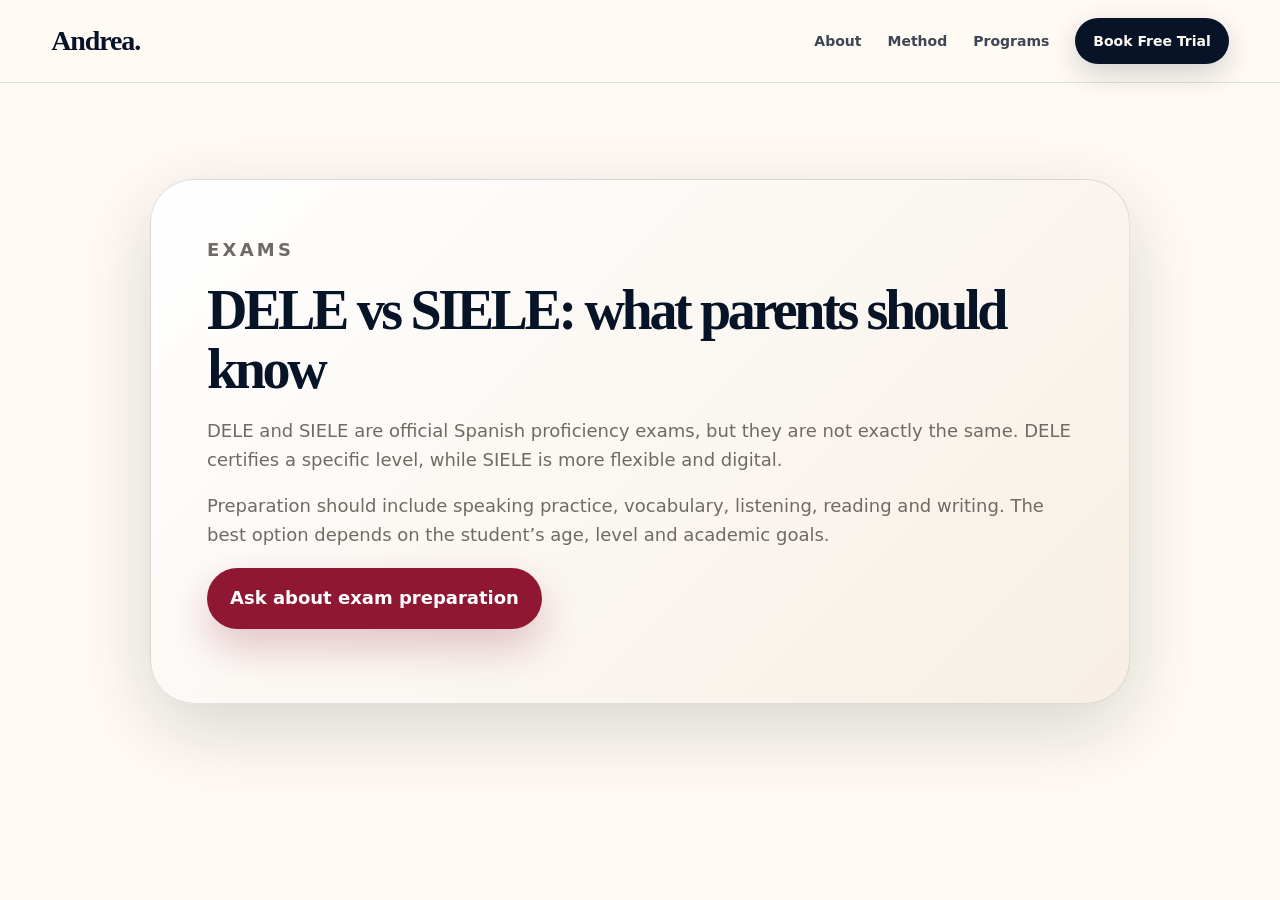
==== dele-vs-siele.html @ 8c97e82f "Add files via upload" ====
<!DOCTYPE html><html lang="en"><head><meta charset="UTF-8"><meta name="viewport" content="width=device-width, initial-scale=1.0"><title>DELE vs SIELE | Spanish Classes Dubai</title><link rel="stylesheet" href="../styles.css"></head><body><header class="site-header"><a class="logo" href="../index.html"><span>Andrea.</span></a><nav class="nav"><a href="../index.html#about">About</a><a href="../index.html#method">Method</a><a href="../index.html#programs">Programs</a><a href="../index.html#contact" class="nav-cta">Book Free Trial</a></nav></header><main class="section-pad"><article class="trial-card" style="text-align:left"><p class="eyebrow">Exams</p><h1 style="font-size:56px">DELE vs SIELE: what parents should know</h1><p>DELE and SIELE are official Spanish proficiency exams, but they are not exactly the same. DELE certifies a specific level, while SIELE is more flexible and digital.</p><p>Preparation should include speaking practice, vocabulary, listening, reading and writing. The best option depends on the student’s age, level and academic goals.</p><p><a class="btn primary" href="https://wa.me/971581565619">Ask about exam preparation</a></p></article></main></body></html>
---- styles.css ----
:root{
  --navy:#071326;
  --navy-soft:#0d1c34;
  --cream:#f7efe5;
  --cream-2:#fffaf3;
  --wine:#8f1731;
  --gold:#c69b5c;
  --muted:#6f6a64;
  --line:rgba(7,19,38,.12);
  --white:#ffffff;
  --shadow:0 24px 80px rgba(7,19,38,.16);
  --radius:28px;
}
*{box-sizing:border-box}
html{scroll-behavior:smooth}
body{margin:0;font-family:Inter,system-ui,-apple-system,Segoe UI,sans-serif;background:var(--cream-2);color:var(--navy);line-height:1.6;overflow-x:hidden}
a{color:inherit;text-decoration:none}
img{max-width:100%;display:block}
.site-header{position:sticky;top:0;z-index:20;display:flex;align-items:center;justify-content:space-between;padding:18px clamp(18px,4vw,56px);background:rgba(255,250,243,.86);backdrop-filter:blur(16px);border-bottom:1px solid var(--line)}
.logo span{font-family:'Playfair Display',serif;font-size:28px;font-weight:700;letter-spacing:-.04em}
.nav{display:flex;align-items:center;gap:26px;font-weight:600;font-size:14px;color:rgba(7,19,38,.78)}
.nav a:hover{color:var(--wine)}
.nav-cta{background:var(--navy);color:var(--cream-2)!important;padding:12px 18px;border-radius:999px;box-shadow:0 10px 30px rgba(7,19,38,.18)}
.menu-btn{display:none;border:0;background:transparent;font-size:28px;color:var(--navy)}
.section-pad{padding:96px clamp(18px,6vw,88px)}
.hero{min-height:86vh;display:grid;grid-template-columns:1.05fr .95fr;gap:60px;align-items:center;background:radial-gradient(circle at 8% 15%,rgba(198,155,92,.25),transparent 26%),linear-gradient(135deg,var(--cream-2),var(--cream));position:relative}
.eyebrow{text-transform:uppercase;letter-spacing:.18em;font-weight:800;font-size:12px;color:var(--gold);margin:0 0 16px}
h1,h2,h3{line-height:1.05;margin:0;color:var(--navy)}
h1{font-family:'Playfair Display',serif;font-size:clamp(48px,7vw,92px);letter-spacing:-.06em;max-width:820px}
h2{font-family:'Playfair Display',serif;font-size:clamp(36px,5vw,64px);letter-spacing:-.045em}
h3{font-size:22px;letter-spacing:-.02em}
.hero-text{font-size:20px;max-width:680px;color:var(--muted);margin:24px 0 34px}
.hero-actions{display:flex;gap:14px;flex-wrap:wrap;align-items:center}
.btn{display:inline-flex;align-items:center;justify-content:center;padding:15px 22px;border-radius:999px;font-weight:800;border:1px solid transparent;transition:transform .2s ease,box-shadow .2s ease,background .2s ease}
.btn:hover{transform:translateY(-2px)}
.btn.primary{background:var(--wine);color:#fff;box-shadow:0 18px 40px rgba(143,23,49,.24)}
.btn.secondary{background:rgba(255,255,255,.65);border-color:var(--line);color:var(--navy)}
.stats{display:grid;grid-template-columns:repeat(3,minmax(0,1fr));gap:12px;margin-top:38px;max-width:650px}
.stats div{background:rgba(255,255,255,.62);border:1px solid var(--line);border-radius:22px;padding:18px}
.stats strong{display:block;font-size:24px;line-height:1;color:var(--wine)}
.stats span{font-size:13px;color:var(--muted);font-weight:700}
.hero-card{position:relative;min-height:620px;display:flex;align-items:flex-end;justify-content:center}
.portrait-wrap{width:min(540px,90vw);aspect-ratio:4/5;border-radius:42px;overflow:hidden;box-shadow:var(--shadow);background:var(--navy);border:10px solid rgba(255,255,255,.54);transform:translateY(18px)}
.portrait-wrap img{width:100%;height:100%;object-fit:cover;object-position:center 8%}
.floating-card{position:absolute;background:#fff;border:1px solid var(--line);border-radius:22px;padding:16px 18px;box-shadow:0 20px 55px rgba(7,19,38,.13);min-width:180px}
.floating-card span{display:block;color:var(--gold);font-weight:900}
.floating-card strong{display:block;font-size:17px}
.floating-card small{color:var(--muted);font-weight:700}
.card-one{left:0;top:22%}.card-two{right:0;bottom:19%}
.ticker{overflow:hidden;background:var(--navy);color:var(--cream);padding:18px 0;white-space:nowrap}
.ticker div{display:inline-flex;gap:34px;animation:marquee 26s linear infinite;padding-left:100%}
.ticker span{font-weight:800;color:var(--cream)}
@keyframes marquee{to{transform:translateX(-100%)}}
.grid-two{display:grid;grid-template-columns:.9fr 1.1fr;gap:64px;align-items:start}
.section-title p:last-child{max-width:700px;margin:20px auto 0;color:var(--muted)}
.centered{text-align:center;max-width:900px;margin:0 auto 44px}
.about-text p{font-size:18px;color:var(--muted);margin-top:0}
.signature-card{margin-top:28px;background:var(--navy);color:#fff;border-radius:var(--radius);padding:32px;box-shadow:var(--shadow)}
.signature-card span{font-family:'Playfair Display',serif;font-size:72px;line-height:.6;color:var(--gold)}
.signature-card p{color:rgba(255,255,255,.82);font-size:20px;margin:8px 0 18px}
.region-grid,.method-grid,.program-grid,.blog-grid{display:grid;gap:18px}
.region-grid{grid-template-columns:repeat(4,1fr)}
.region-grid article,.method-grid article,.program-card,.blog-card{background:#fff;border:1px solid var(--line);border-radius:var(--radius);padding:28px;box-shadow:0 12px 44px rgba(7,19,38,.06)}
.region-grid span{font-size:34px}.region-grid strong{display:block;font-size:20px;margin-top:12px}.region-grid small{color:var(--muted);font-weight:700}
.method{background:linear-gradient(180deg,var(--cream-2),var(--cream))}
.method-grid{grid-template-columns:repeat(3,1fr);margin-top:44px}
.method-grid span{font-size:32px;display:inline-block;margin-bottom:18px}.method-grid p,.program-card p,.blog-card p{color:var(--muted);margin-bottom:0}
.program-grid{grid-template-columns:repeat(3,1fr)}
.program-card small,.blog-card small{color:var(--gold);font-weight:900;text-transform:uppercase;letter-spacing:.12em}
.program-card.featured{background:var(--navy);color:#fff;transform:translateY(-14px)}
.program-card.featured h3{color:#fff}.program-card.featured p{color:rgba(255,255,255,.75)}
.exams{background:var(--navy);color:#fff}.exams h2{color:#fff}.exams .eyebrow{color:var(--gold)}
.exam-box{background:rgba(255,255,255,.08);border:1px solid rgba(255,255,255,.12);border-radius:var(--radius);padding:34px}.exam-box p{color:rgba(255,255,255,.8);font-size:18px}.exam-box li{margin:12px 0;font-weight:700;color:#fff}
.trial-card{max-width:980px;margin:0 auto;text-align:center;background:linear-gradient(135deg,#fff,var(--cream));border:1px solid var(--line);border-radius:44px;padding:56px;box-shadow:var(--shadow)}
.trial-card p{color:var(--muted);font-size:18px}.centered-actions{justify-content:center;margin-top:26px}
.review-card{max-width:880px;margin:0 auto;background:#fff;border:1px solid var(--line);border-radius:var(--radius);padding:42px;font-size:24px;line-height:1.45;box-shadow:var(--shadow);color:var(--navy)}
.review-card span{display:block;color:var(--gold);margin-bottom:16px}.review-card cite{display:block;margin-top:22px;font-size:15px;font-style:normal;color:var(--muted);font-weight:800}
.blog-grid{grid-template-columns:repeat(3,1fr)}.blog-card{transition:transform .2s ease,box-shadow .2s ease}.blog-card:hover{transform:translateY(-6px);box-shadow:var(--shadow)}
.contact-card{display:flex;align-items:center;justify-content:space-between;gap:28px;background:var(--navy);color:#fff;border-radius:44px;padding:48px;box-shadow:var(--shadow)}.contact-card h2{color:#fff}.contact-card p{color:rgba(255,255,255,.76)}.contact-actions{display:flex;gap:12px;flex-wrap:wrap}
.whatsapp-float{position:fixed;right:22px;bottom:22px;width:60px;height:60px;border-radius:50%;display:grid;place-items:center;background:#25D366;color:#fff;font-size:28px;box-shadow:0 16px 38px rgba(37,211,102,.35);z-index:30}
.footer{padding:32px clamp(18px,6vw,88px);text-align:center;color:var(--muted);font-size:14px;border-top:1px solid var(--line)}.footer p{margin:6px 0}
.reveal{opacity:0;transform:translateY(24px);transition:opacity .8s ease,transform .8s ease}.reveal.visible{opacity:1;transform:translateY(0)}.delay-1{transition-delay:.1s}.delay-2{transition-delay:.18s}
@media(max-width:900px){.nav{display:none;position:absolute;top:70px;left:18px;right:18px;flex-direction:column;background:#fff;border:1px solid var(--line);border-radius:24px;padding:20px;box-shadow:var(--shadow)}.nav.open{display:flex}.menu-btn{display:block}.hero,.grid-two{grid-template-columns:1fr}.hero-card{min-height:auto}.card-one,.card-two{position:static;margin:12px auto 0}.stats,.region-grid,.method-grid,.program-grid,.blog-grid{grid-template-columns:1fr}.program-card.featured{transform:none}.contact-card{display:block}.contact-actions{margin-top:22px}.section-pad{padding:70px 20px}h1{font-size:48px}.trial-card{padding:34px 22px}.review-card{font-size:19px}.portrait-wrap{border-radius:30px}}
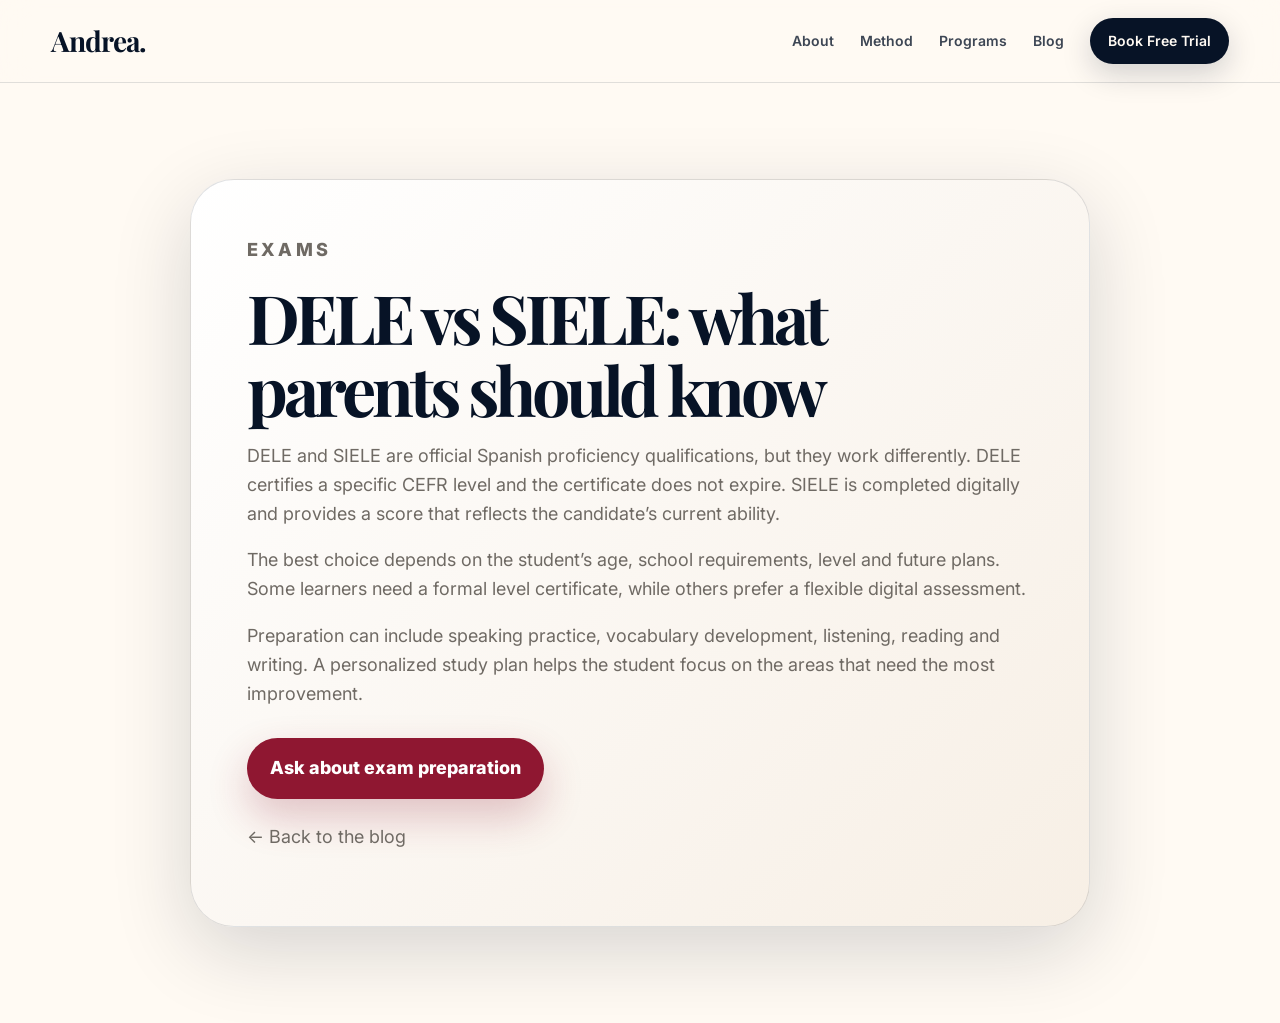
==== commit d9245146: "Add files via upload" ====
--- a/dele-vs-siele.html
+++ b/dele-vs-siele.html
@@ -1 +1,36 @@
-<!DOCTYPE html><html lang="en"><head><meta charset="UTF-8"><meta name="viewport" content="width=device-width, initial-scale=1.0"><title>DELE vs SIELE | Spanish Classes Dubai</title><link rel="stylesheet" href="../styles.css"></head><body><header class="site-header"><a class="logo" href="../index.html"><span>Andrea.</span></a><nav class="nav"><a href="../index.html#about">About</a><a href="../index.html#method">Method</a><a href="../index.html#programs">Programs</a><a href="../index.html#contact" class="nav-cta">Book Free Trial</a></nav></header><main class="section-pad"><article class="trial-card" style="text-align:left"><p class="eyebrow">Exams</p><h1 style="font-size:56px">DELE vs SIELE: what parents should know</h1><p>DELE and SIELE are official Spanish proficiency exams, but they are not exactly the same. DELE certifies a specific level, while SIELE is more flexible and digital.</p><p>Preparation should include speaking practice, vocabulary, listening, reading and writing. The best option depends on the student’s age, level and academic goals.</p><p><a class="btn primary" href="https://wa.me/971581565619">Ask about exam preparation</a></p></article></main></body></html>
+<!DOCTYPE html>
+<html lang="en">
+<head>
+  <meta charset="UTF-8">
+  <meta name="viewport" content="width=device-width, initial-scale=1.0">
+  <title>DELE vs SIELE: what parents should know | Spanish Classes Dubai</title>
+  <meta name="description" content="DELE and SIELE are official Spanish proficiency qualifications, but they work differently. DELE certifies a specific CEFR level and the certificate does not expire. SIELE is completed digitally and provides a score that reflects the candidate’s current ability.">
+  <link rel="preconnect" href="https://fonts.googleapis.com">
+  <link rel="preconnect" href="https://fonts.gstatic.com" crossorigin>
+  <link href="https://fonts.googleapis.com/css2?family=Inter:wght@400;500;600;700;800&family=Playfair+Display:wght@600;700&display=swap" rel="stylesheet">
+  <link rel="stylesheet" href="../styles.css">
+</head>
+<body>
+<header class="site-header">
+  <a class="logo" href="../index.html"><span>Andrea.</span></a>
+  <nav class="nav">
+    <a href="../index.html#about">About</a>
+    <a href="../index.html#method">Method</a>
+    <a href="../index.html#programs">Programs</a>
+    <a href="../index.html#blog">Blog</a>
+    <a href="../index.html#contact" class="nav-cta">Book Free Trial</a>
+  </nav>
+</header>
+<main class="section-pad">
+  <article class="trial-card" style="text-align:left;max-width:900px">
+    <p class="eyebrow">Exams</p>
+    <h1 style="font-size:clamp(42px,6vw,68px)">DELE vs SIELE: what parents should know</h1>
+    <p>DELE and SIELE are official Spanish proficiency qualifications, but they work differently. DELE certifies a specific CEFR level and the certificate does not expire. SIELE is completed digitally and provides a score that reflects the candidate’s current ability.</p>
+    <p>The best choice depends on the student’s age, school requirements, level and future plans. Some learners need a formal level certificate, while others prefer a flexible digital assessment.</p>
+    <p>Preparation can include speaking practice, vocabulary development, listening, reading and writing. A personalized study plan helps the student focus on the areas that need the most improvement.</p>
+    <p style="margin-top:30px"><a class="btn primary" href="https://wa.me/971581565619" target="_blank" rel="noopener">Ask about exam preparation</a></p>
+    <p style="margin-top:24px"><a href="../index.html#blog">← Back to the blog</a></p>
+  </article>
+</main>
+</body>
+</html>
--- a/styles.css
+++ b/styles.css
@@ -1,15 +1,15 @@
 :root{
-  --navy:#071326;
-  --navy-soft:#0d1c34;
-  --cream:#f7efe5;
-  --cream-2:#fffaf3;
-  --wine:#8f1731;
-  --gold:#c69b5c;
-  --muted:#6f6a64;
-  --line:rgba(7,19,38,.12);
-  --white:#ffffff;
-  --shadow:0 24px 80px rgba(7,19,38,.16);
-  --radius:28px;
+ --navy:#071326;
+ --navy-soft:#0d1c34;
+ --cream:#f7efe5;
+ --cream-2:#fffaf3;
+ --wine:#8f1731;
+ --gold:#c69b5c;
+ --muted:#6f6a64;
+ --line:rgba(7,19,38,.12);
+ --white:#ffffff;
+ --shadow:0 24px 80px rgba(7,19,38,.16);
+ --radius:28px;
 }
 *{box-sizing:border-box}
 html{scroll-behavior:smooth}
@@ -39,9 +39,9 @@
 .stats div{background:rgba(255,255,255,.62);border:1px solid var(--line);border-radius:22px;padding:18px}
 .stats strong{display:block;font-size:24px;line-height:1;color:var(--wine)}
 .stats span{font-size:13px;color:var(--muted);font-weight:700}
-.hero-card{position:relative;min-height:620px;display:flex;align-items:flex-end;justify-content:center}
-.portrait-wrap{width:min(540px,90vw);aspect-ratio:4/5;border-radius:42px;overflow:hidden;box-shadow:var(--shadow);background:var(--navy);border:10px solid rgba(255,255,255,.54);transform:translateY(18px)}
-.portrait-wrap img{width:100%;height:100%;object-fit:cover;object-position:center 8%}
+.hero-card{position:relative;min-height:620px;display:grid;place-items:center}
+.portrait-wrap{width:min(480px,84vw);aspect-ratio:4/5;border-radius:42px;overflow:hidden;box-shadow:var(--shadow);background:var(--navy);border:10px solid rgba(255,255,255,.54)}
+.portrait-wrap img{width:100%;height:100%;object-fit:cover;object-position:center top}
 .floating-card{position:absolute;background:#fff;border:1px solid var(--line);border-radius:22px;padding:16px 18px;box-shadow:0 20px 55px rgba(7,19,38,.13);min-width:180px}
 .floating-card span{display:block;color:var(--gold);font-weight:900}
 .floating-card strong{display:block;font-size:17px}
